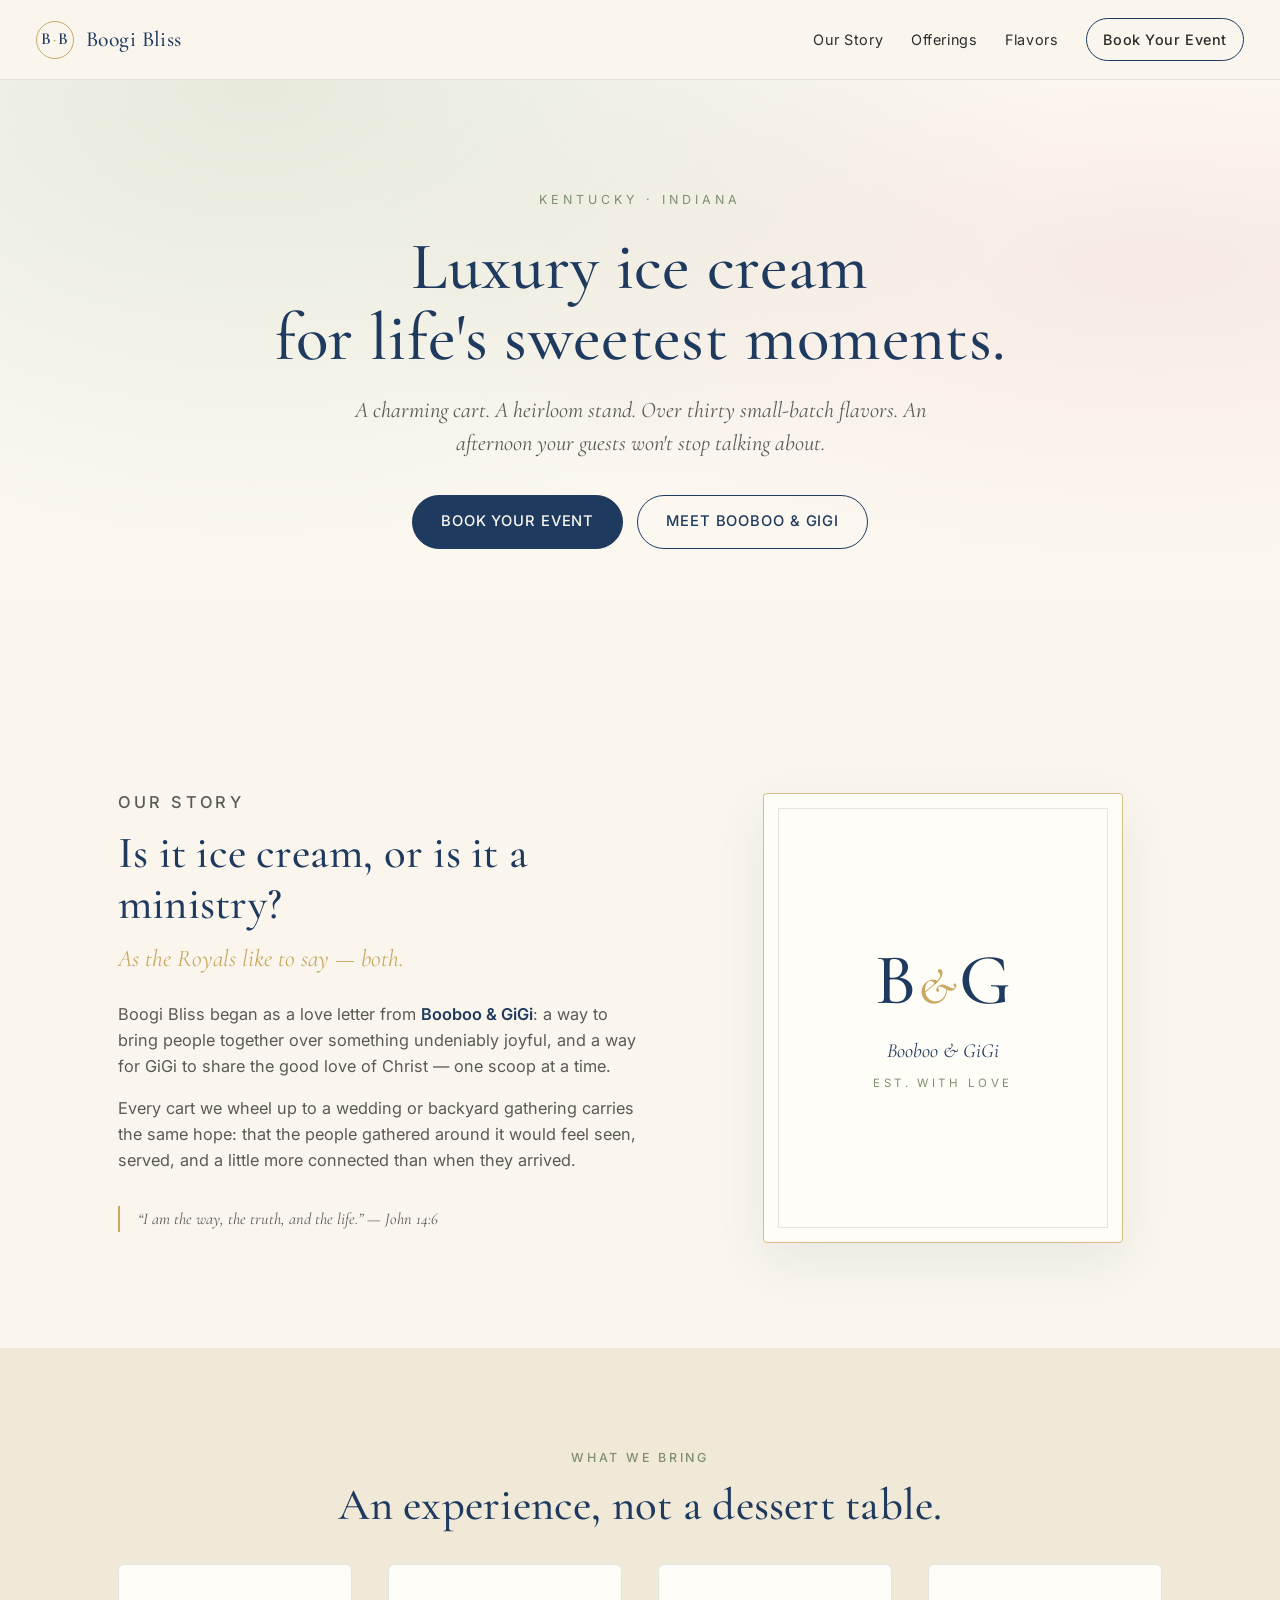
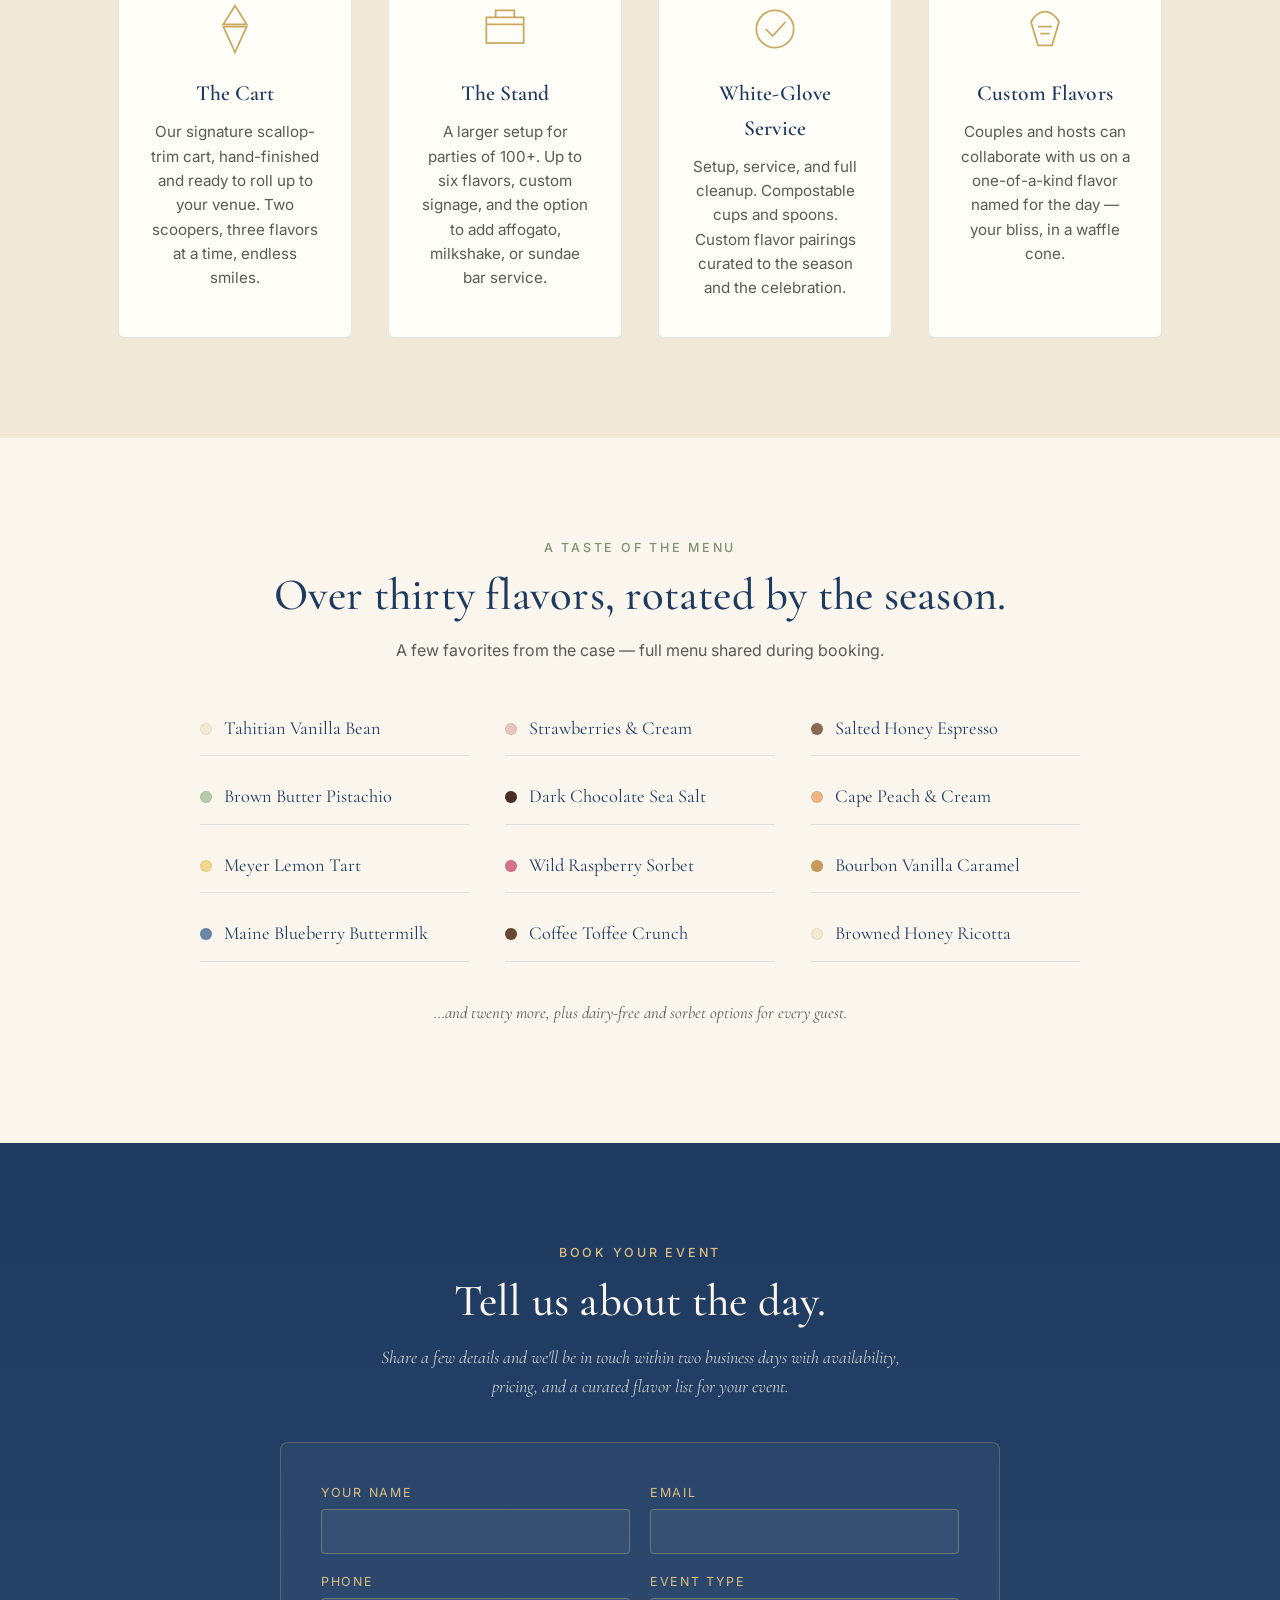
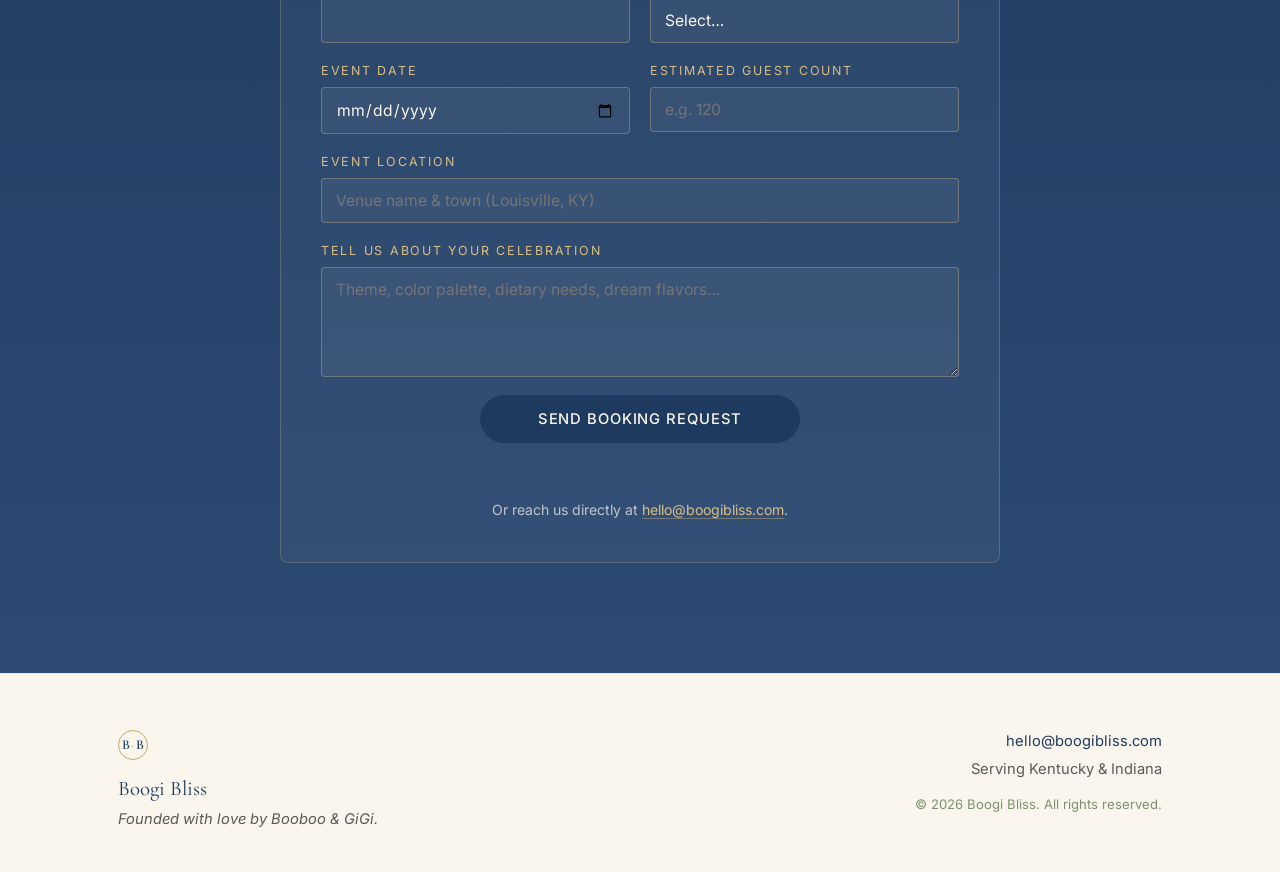
==== public/index.html @ 580e01ec "Convert from Pages to Workers Static Assets Pages wrangler.toml rejects send_email bindings, so move" ====
<!DOCTYPE html>
<html lang="en">
<head>
<meta charset="UTF-8" />
<meta name="viewport" content="width=device-width, initial-scale=1.0" />
<title>Boogi Bliss — Luxury Ice Cream for Life's Sweetest Moments</title>
<meta name="description" content="Boogi Bliss serves luxury ice cream from a charming cart and stand at weddings, birthdays, and corporate events across Kentucky and Indiana. Over 30 small-batch flavors. Founded by Booboo & GiGi." />
<link rel="preconnect" href="https://fonts.googleapis.com" />
<link rel="preconnect" href="https://fonts.gstatic.com" crossorigin />
<link href="https://fonts.googleapis.com/css2?family=Cormorant+Garamond:ital,wght@0,400;0,500;0,600;1,400&family=Inter:wght@300;400;500;600&display=swap" rel="stylesheet" />
<link rel="stylesheet" href="styles.css" />
</head>
<body>

<header class="topbar">
  <a href="#" class="brand">
    <span class="brand-mark">B<span class="amp">·</span>B</span>
    <span class="brand-word">Boogi Bliss</span>
  </a>
  <nav class="nav">
    <a href="#story">Our Story</a>
    <a href="#offerings">Offerings</a>
    <a href="#flavors">Flavors</a>
    <a href="#book" class="nav-cta">Book Your Event</a>
  </nav>
</header>

<section class="hero">
  <div class="hero-inner">
    <p class="eyebrow">Kentucky · Indiana</p>
    <h1>Luxury ice cream<br/>for life's sweetest moments.</h1>
    <p class="lede">
      A charming cart. A heirloom stand. Over thirty small-batch flavors.
      An afternoon your guests won't stop talking about.
    </p>
    <div class="hero-ctas">
      <a href="#book" class="btn btn-primary">Book Your Event</a>
      <a href="#story" class="btn btn-ghost">Meet Booboo &amp; GiGi</a>
    </div>
  </div>
  <svg class="scallop" viewBox="0 0 1200 60" preserveAspectRatio="none" aria-hidden="true">
    <path d="M0,60 C100,10 200,10 300,40 C400,70 500,10 600,30 C700,50 800,0 900,30 C1000,60 1100,20 1200,40 L1200,60 L0,60 Z" fill="currentColor"/>
  </svg>
</section>

<section id="story" class="story">
  <div class="container two-col">
    <div class="story-text">
      <p class="kicker">Our Story</p>
      <h2>Is it ice cream, or is it a ministry?</h2>
      <p class="answer">As the Royals like to say — <em>both.</em></p>
      <p>
        Boogi Bliss began as a love letter from <strong>Booboo &amp; GiGi</strong>:
        a way to bring people together over something undeniably joyful, and a way for
        GiGi to share the good love of Christ — one scoop at a time.
      </p>
      <p>
        Every cart we wheel up to a wedding or backyard gathering carries the same hope:
        that the people gathered around it would feel seen, served, and a little more
        connected than when they arrived.
      </p>
      <p class="verse">
        &ldquo;I am the way, the truth, and the life.&rdquo; — John 14:6
      </p>
    </div>
    <div class="story-card" aria-hidden="true">
      <div class="card-frame">
        <div class="card-monogram">B<span class="card-amp">&amp;</span>G</div>
        <p class="card-tagline">Booboo &amp; GiGi</p>
        <p class="card-est">est. with love</p>
      </div>
    </div>
  </div>
</section>

<section id="offerings" class="offerings">
  <div class="container">
    <p class="kicker centered">What We Bring</p>
    <h2 class="centered">An experience, not a dessert table.</h2>
    <div class="offer-grid">
      <article class="offer">
        <div class="offer-icon">
          <svg viewBox="0 0 48 48" aria-hidden="true"><path d="M24 4 L34 20 L14 20 Z M14 22 L34 22 L24 44 Z" fill="none" stroke="currentColor" stroke-width="1.5"/></svg>
        </div>
        <h3>The Cart</h3>
        <p>Our signature scallop-trim cart, hand-finished and ready to roll up to your venue. Two scoopers, three flavors at a time, endless smiles.</p>
      </article>
      <article class="offer">
        <div class="offer-icon">
          <svg viewBox="0 0 48 48" aria-hidden="true"><rect x="8" y="14" width="32" height="22" fill="none" stroke="currentColor" stroke-width="1.5"/><path d="M8 20 L40 20 M16 14 L16 8 L32 8 L32 14" fill="none" stroke="currentColor" stroke-width="1.5"/></svg>
        </div>
        <h3>The Stand</h3>
        <p>A larger setup for parties of 100+. Up to six flavors, custom signage, and the option to add affogato, milkshake, or sundae bar service.</p>
      </article>
      <article class="offer">
        <div class="offer-icon">
          <svg viewBox="0 0 48 48" aria-hidden="true"><circle cx="24" cy="24" r="16" fill="none" stroke="currentColor" stroke-width="1.5"/><path d="M16 24 L22 30 L33 18" fill="none" stroke="currentColor" stroke-width="1.5"/></svg>
        </div>
        <h3>White-Glove Service</h3>
        <p>Setup, service, and full cleanup. Compostable cups and spoons. Custom flavor pairings curated to the season and the celebration.</p>
      </article>
      <article class="offer">
        <div class="offer-icon">
          <svg viewBox="0 0 48 48" aria-hidden="true"><path d="M12 18 C18 6, 30 6, 36 18 L30 38 L18 38 Z" fill="none" stroke="currentColor" stroke-width="1.5"/><path d="M18 22 L30 22 M20 28 L28 28" stroke="currentColor" stroke-width="1.5"/></svg>
        </div>
        <h3>Custom Flavors</h3>
        <p>Couples and hosts can collaborate with us on a one-of-a-kind flavor named for the day — your bliss, in a waffle cone.</p>
      </article>
    </div>
  </div>
</section>

<section id="flavors" class="flavors">
  <div class="container">
    <p class="kicker centered">A Taste of the Menu</p>
    <h2 class="centered">Over thirty flavors, rotated by the season.</h2>
    <p class="centered subhead">A few favorites from the case — full menu shared during booking.</p>
    <ul class="flavor-grid">
      <li><span class="dot dot-cream"></span>Tahitian Vanilla Bean</li>
      <li><span class="dot dot-rose"></span>Strawberries &amp; Cream</li>
      <li><span class="dot dot-mocha"></span>Salted Honey Espresso</li>
      <li><span class="dot dot-mint"></span>Brown Butter Pistachio</li>
      <li><span class="dot dot-choc"></span>Dark Chocolate Sea Salt</li>
      <li><span class="dot dot-peach"></span>Cape Peach &amp; Cream</li>
      <li><span class="dot dot-lemon"></span>Meyer Lemon Tart</li>
      <li><span class="dot dot-blush"></span>Wild Raspberry Sorbet</li>
      <li><span class="dot dot-caramel"></span>Bourbon Vanilla Caramel</li>
      <li><span class="dot dot-blue"></span>Maine Blueberry Buttermilk</li>
      <li><span class="dot dot-coffee"></span>Coffee Toffee Crunch</li>
      <li><span class="dot dot-cream"></span>Browned Honey Ricotta</li>
    </ul>
    <p class="flavor-note">…and twenty more, plus dairy-free and sorbet options for every guest.</p>
  </div>
</section>

<section id="book" class="booking">
  <div class="container">
    <p class="kicker centered light">Book Your Event</p>
    <h2 class="centered light">Tell us about the day.</h2>
    <p class="centered booking-lede">
      Share a few details and we'll be in touch within two business days
      with availability, pricing, and a curated flavor list for your event.
    </p>

    <form id="booking-form" class="booking-form" novalidate>
      <div class="row">
        <label>
          <span>Your name</span>
          <input type="text" name="name" required autocomplete="name" />
        </label>
        <label>
          <span>Email</span>
          <input type="email" name="email" required autocomplete="email" />
        </label>
      </div>

      <div class="row">
        <label>
          <span>Phone</span>
          <input type="tel" name="phone" autocomplete="tel" />
        </label>
        <label>
          <span>Event type</span>
          <select name="event_type" required>
            <option value="">Select…</option>
            <option>Wedding</option>
            <option>Birthday</option>
            <option>Corporate Event</option>
            <option>Anniversary / Shower</option>
            <option>Church / Community</option>
            <option>Other</option>
          </select>
        </label>
      </div>

      <div class="row">
        <label>
          <span>Event date</span>
          <input type="date" name="event_date" required />
        </label>
        <label>
          <span>Estimated guest count</span>
          <input type="number" name="guest_count" min="1" max="10000" placeholder="e.g. 120" />
        </label>
      </div>

      <label class="full">
        <span>Event location</span>
        <input type="text" name="location" placeholder="Venue name &amp; town (Louisville, KY)" />
      </label>

      <label class="full">
        <span>Tell us about your celebration</span>
        <textarea name="notes" rows="4" placeholder="Theme, color palette, dietary needs, dream flavors…"></textarea>
      </label>

      <label class="hp" aria-hidden="true">
        <span>Company</span>
        <input type="text" name="_hp_company" tabindex="-1" autocomplete="off" />
      </label>

      <button type="submit" class="btn btn-primary btn-wide" id="booking-submit">Send Booking Request</button>
      <div id="booking-status" class="form-status" role="status" aria-live="polite"></div>
      <p class="form-fineprint">
        Or reach us directly at <a href="mailto:hello@boogibliss.com">hello@boogibliss.com</a>.
      </p>
    </form>
  </div>
</section>

<footer class="site-footer">
  <div class="container footer-inner">
    <div class="footer-brand">
      <span class="brand-mark small">B<span class="amp">·</span>B</span>
      <p class="footer-name">Boogi Bliss</p>
      <p class="footer-sub">Founded with love by Booboo &amp; GiGi.</p>
    </div>
    <div class="footer-meta">
      <p><a href="mailto:hello@boogibliss.com">hello@boogibliss.com</a></p>
      <p>Serving Kentucky &amp; Indiana</p>
      <p class="copy">&copy; <span id="year"></span> Boogi Bliss. All rights reserved.</p>
    </div>
  </div>
</footer>

<script>
  document.getElementById('year').textContent = new Date().getFullYear();

  (function () {
    var form = document.getElementById('booking-form');
    if (!form) return;
    var submit = document.getElementById('booking-submit');
    var status = document.getElementById('booking-status');

    function setStatus(msg, kind) {
      status.textContent = msg || '';
      status.className = 'form-status' + (kind ? ' is-' + kind : '');
    }

    form.addEventListener('submit', function (e) {
      e.preventDefault();
      setStatus('', '');

      var data = {};
      new FormData(form).forEach(function (v, k) { data[k] = v; });

      if (!data.name || !data.email || !data.event_type || !data.event_date) {
        setStatus('Please fill in name, email, event type, and event date.', 'error');
        return;
      }

      submit.disabled = true;
      var originalLabel = submit.textContent;
      submit.textContent = 'Sending…';
      setStatus('Sending your request…', '');

      fetch('/api/book', {
        method: 'POST',
        headers: { 'Content-Type': 'application/json', 'Accept': 'application/json' },
        body: JSON.stringify(data),
      })
        .then(function (res) {
          return res.json().then(function (body) { return { ok: res.ok, body: body }; });
        })
        .then(function (r) {
          if (r.ok && r.body && r.body.ok) {
            form.reset();
            setStatus("Thank you — we'll be in touch within two business days.", 'success');
          } else {
            setStatus((r.body && r.body.error) || 'Something went wrong. Please email hello@boogibliss.com.', 'error');
          }
        })
        .catch(function () {
          setStatus('Network error. Please email hello@boogibliss.com.', 'error');
        })
        .finally(function () {
          submit.disabled = false;
          submit.textContent = originalLabel;
        });
    });
  })();
</script>
</body>
</html>
---- public/styles.css ----
/* Boogi Bliss — Cape Cod wedding luxury */

:root {
  --cream: #FAF6EE;
  --ivory: #FFFDF7;
  --sand: #F1E9D7;
  --sage: #B8C5A6;
  --sage-deep: #7E9070;
  --navy: #1F3A5F;
  --navy-soft: #2D4A73;
  --gold: #C9A961;
  --gold-soft: #D9BE83;
  --blush: #E8C5BD;
  --ink: #2C2C2C;
  --ink-soft: #5A5A55;
  --hairline: rgba(31, 58, 95, 0.12);

  --serif: 'Cormorant Garamond', Georgia, 'Times New Roman', serif;
  --sans:  'Inter', -apple-system, BlinkMacSystemFont, 'Segoe UI', sans-serif;
}

* { box-sizing: border-box; }

html { scroll-behavior: smooth; }

body {
  margin: 0;
  font-family: var(--sans);
  font-weight: 400;
  color: var(--ink);
  background: var(--cream);
  line-height: 1.6;
  -webkit-font-smoothing: antialiased;
}

.container {
  max-width: 1100px;
  margin: 0 auto;
  padding: 0 28px;
}

h1, h2, h3 {
  font-family: var(--serif);
  font-weight: 500;
  color: var(--navy);
  letter-spacing: 0.005em;
}

h1 {
  font-size: clamp(2.4rem, 5.5vw, 4.2rem);
  line-height: 1.05;
  margin: 0 0 1.2rem;
  font-weight: 500;
}

h2 {
  font-size: clamp(1.9rem, 3.6vw, 2.8rem);
  line-height: 1.15;
  margin: 0 0 1rem;
}

h3 {
  font-size: 1.35rem;
  margin: 0 0 0.6rem;
  font-weight: 600;
}

p { margin: 0 0 1rem; }

a { color: var(--navy); text-decoration: none; }
a:hover { color: var(--gold); }

.kicker {
  font-family: var(--sans);
  font-size: 0.78rem;
  letter-spacing: 0.22em;
  text-transform: uppercase;
  color: var(--sage-deep);
  font-weight: 500;
  margin: 0 0 0.8rem;
}
.kicker.centered { text-align: center; }
.kicker.light { color: var(--gold-soft); }

.centered { text-align: center; }
.subhead {
  color: var(--ink-soft);
  max-width: 560px;
  margin: 0.4rem auto 2.4rem;
}

/* ─── Top bar ─────────────────────────────── */
.topbar {
  position: sticky;
  top: 0;
  z-index: 50;
  display: flex;
  align-items: center;
  justify-content: space-between;
  padding: 18px 36px;
  background: rgba(250, 246, 238, 0.92);
  backdrop-filter: saturate(140%) blur(8px);
  border-bottom: 1px solid var(--hairline);
}

.brand {
  display: inline-flex;
  align-items: center;
  gap: 12px;
}
.brand-mark {
  display: inline-flex;
  align-items: center;
  justify-content: center;
  width: 38px;
  height: 38px;
  border: 1.5px solid var(--gold);
  border-radius: 50%;
  font-family: var(--serif);
  font-size: 1.05rem;
  font-weight: 600;
  color: var(--navy);
  letter-spacing: 0.04em;
}
.brand-mark.small { width: 30px; height: 30px; font-size: 0.85rem; }
.brand-mark .amp { color: var(--gold); margin: 0 1px; }
.brand-word {
  font-family: var(--serif);
  font-size: 1.35rem;
  color: var(--navy);
  font-weight: 500;
  letter-spacing: 0.02em;
}

.nav {
  display: flex;
  align-items: center;
  gap: 28px;
}
.nav a {
  font-size: 0.9rem;
  letter-spacing: 0.04em;
  color: var(--ink);
}
.nav a:hover { color: var(--gold); }
.nav-cta {
  border: 1px solid var(--navy);
  padding: 9px 16px;
  border-radius: 999px;
  font-weight: 500;
}
.nav-cta:hover {
  background: var(--navy);
  color: var(--cream) !important;
}

@media (max-width: 720px) {
  .topbar { padding: 14px 18px; }
  .nav { gap: 14px; }
  .nav a:not(.nav-cta) { display: none; }
}

/* ─── Hero ─────────────────────────────────── */
.hero {
  position: relative;
  padding: 110px 28px 140px;
  background:
    radial-gradient(ellipse at 20% 0%, rgba(184, 197, 166, 0.35), transparent 55%),
    radial-gradient(ellipse at 90% 30%, rgba(232, 197, 189, 0.30), transparent 50%),
    linear-gradient(180deg, var(--ivory) 0%, var(--cream) 100%);
  color: var(--navy);
  text-align: center;
  overflow: hidden;
}

.hero-inner {
  max-width: 880px;
  margin: 0 auto;
}

.eyebrow {
  font-family: var(--sans);
  font-size: 0.78rem;
  letter-spacing: 0.32em;
  text-transform: uppercase;
  color: var(--sage-deep);
  margin: 0 0 1.4rem;
}

.lede {
  font-family: var(--serif);
  font-size: clamp(1.15rem, 1.8vw, 1.4rem);
  font-style: italic;
  color: var(--ink-soft);
  max-width: 640px;
  margin: 0 auto 2.2rem;
  line-height: 1.5;
}

.hero-ctas {
  display: flex;
  gap: 14px;
  justify-content: center;
  flex-wrap: wrap;
}

.btn {
  display: inline-block;
  padding: 14px 28px;
  border-radius: 999px;
  font-size: 0.92rem;
  font-weight: 500;
  letter-spacing: 0.06em;
  text-transform: uppercase;
  transition: all 0.2s ease;
  cursor: pointer;
  border: 1.5px solid transparent;
  font-family: var(--sans);
}
.btn-primary {
  background: var(--navy);
  color: var(--cream);
  border-color: var(--navy);
}
.btn-primary:hover {
  background: var(--gold);
  border-color: var(--gold);
  color: var(--navy) !important;
}
.btn-ghost {
  background: transparent;
  color: var(--navy);
  border-color: var(--navy);
}
.btn-ghost:hover {
  background: var(--navy);
  color: var(--cream) !important;
}
.btn-wide {
  width: 100%;
  max-width: 320px;
  margin: 8px auto 0;
  display: block;
}

.scallop {
  position: absolute;
  bottom: -1px;
  left: 0;
  width: 100%;
  height: 60px;
  color: var(--cream);
  display: block;
}

/* ─── Story ────────────────────────────────── */
.story {
  padding: 100px 28px;
  background: var(--cream);
}
.two-col {
  display: grid;
  grid-template-columns: 1.2fr 1fr;
  gap: 80px;
  align-items: center;
}
@media (max-width: 820px) {
  .two-col { grid-template-columns: 1fr; gap: 50px; }
}

.story-text .answer {
  font-family: var(--serif);
  font-size: 1.5rem;
  color: var(--gold);
  margin: -0.4rem 0 1.4rem;
  font-style: italic;
}
.story-text p { color: var(--ink-soft); font-size: 1.02rem; }
.story-text strong { color: var(--navy); font-weight: 600; }
.verse {
  margin-top: 2rem;
  padding-left: 18px;
  border-left: 2px solid var(--gold);
  font-family: var(--serif);
  font-style: italic;
  color: var(--navy);
}

.story-card {
  display: flex;
  justify-content: center;
}
.card-frame {
  width: 100%;
  max-width: 360px;
  aspect-ratio: 4 / 5;
  background: var(--ivory);
  border: 1px solid var(--gold-soft);
  border-radius: 4px;
  padding: 36px;
  display: flex;
  flex-direction: column;
  justify-content: center;
  align-items: center;
  text-align: center;
  position: relative;
  box-shadow: 0 18px 50px rgba(31, 58, 95, 0.08);
}
.card-frame::before {
  content: '';
  position: absolute;
  inset: 14px;
  border: 1px solid var(--hairline);
  pointer-events: none;
}
.card-monogram {
  font-family: var(--serif);
  font-size: 4.5rem;
  font-weight: 500;
  color: var(--navy);
  line-height: 1;
}
.card-monogram .card-amp {
  color: var(--gold);
  font-style: italic;
  font-size: 0.7em;
  margin: 0 0.05em;
}
.card-tagline {
  font-family: var(--serif);
  font-style: italic;
  font-size: 1.25rem;
  color: var(--navy);
  margin: 1.2rem 0 0.4rem;
}
.card-est {
  font-size: 0.72rem;
  letter-spacing: 0.3em;
  text-transform: uppercase;
  color: var(--sage-deep);
  margin: 0;
}

/* ─── Offerings ───────────────────────────── */
.offerings {
  padding: 100px 28px;
  background: var(--sand);
}
.offer-grid {
  display: grid;
  grid-template-columns: repeat(auto-fit, minmax(220px, 1fr));
  gap: 36px;
  margin-top: 2rem;
}
.offer {
  background: var(--ivory);
  padding: 36px 28px;
  border-radius: 6px;
  border: 1px solid var(--hairline);
  text-align: center;
  transition: transform 0.25s ease, box-shadow 0.25s ease;
}
.offer:hover {
  transform: translateY(-4px);
  box-shadow: 0 16px 40px rgba(31, 58, 95, 0.10);
}
.offer-icon {
  width: 56px;
  height: 56px;
  margin: 0 auto 1.2rem;
  color: var(--gold);
}
.offer-icon svg { width: 100%; height: 100%; }
.offer p { color: var(--ink-soft); font-size: 0.95rem; margin: 0; }

/* ─── Flavors ──────────────────────────────── */
.flavors {
  padding: 100px 28px;
  background: var(--cream);
}
.flavor-grid {
  list-style: none;
  margin: 0 auto;
  padding: 0;
  max-width: 880px;
  display: grid;
  grid-template-columns: repeat(auto-fit, minmax(220px, 1fr));
  gap: 14px 36px;
}
.flavor-grid li {
  display: flex;
  align-items: center;
  gap: 12px;
  padding: 12px 0;
  border-bottom: 1px solid var(--hairline);
  font-family: var(--serif);
  font-size: 1.15rem;
  color: var(--navy);
}
.dot {
  width: 12px;
  height: 12px;
  border-radius: 50%;
  flex-shrink: 0;
  border: 1px solid rgba(0,0,0,0.06);
}
.dot-cream   { background: #F4E8D0; }
.dot-rose    { background: #E8C5BD; }
.dot-mocha   { background: #8C6A52; }
.dot-mint    { background: #B6CBA9; }
.dot-choc    { background: #4B2E25; }
.dot-peach   { background: #F1B584; }
.dot-lemon   { background: #F2D88A; }
.dot-blush   { background: #D7708A; }
.dot-caramel { background: #C99A5B; }
.dot-blue    { background: #6B86A6; }
.dot-coffee  { background: #6B4732; }

.flavor-note {
  text-align: center;
  margin-top: 2.4rem;
  font-family: var(--serif);
  font-style: italic;
  color: var(--ink-soft);
  font-size: 1.05rem;
}

/* ─── Booking ──────────────────────────────── */
.booking {
  padding: 100px 28px 110px;
  background:
    linear-gradient(180deg, var(--navy) 0%, var(--navy-soft) 100%);
  color: var(--cream);
}
.booking h2 { color: var(--cream); }
.booking .booking-lede {
  text-align: center;
  color: rgba(250, 246, 238, 0.78);
  max-width: 560px;
  margin: 0 auto 2.6rem;
  font-family: var(--serif);
  font-style: italic;
  font-size: 1.12rem;
}

.booking-form {
  max-width: 720px;
  margin: 0 auto;
  background: rgba(255, 253, 247, 0.04);
  padding: 40px;
  border-radius: 8px;
  border: 1px solid rgba(217, 190, 131, 0.25);
}
.booking-form .row {
  display: grid;
  grid-template-columns: 1fr 1fr;
  gap: 20px;
  margin-bottom: 18px;
}
@media (max-width: 620px) {
  .booking-form { padding: 28px; }
  .booking-form .row { grid-template-columns: 1fr; gap: 18px; }
}
.booking-form label {
  display: flex;
  flex-direction: column;
  gap: 6px;
  font-size: 0.78rem;
  letter-spacing: 0.14em;
  text-transform: uppercase;
  color: var(--gold-soft);
}
.booking-form label.full { margin-bottom: 18px; }
.booking-form input,
.booking-form select,
.booking-form textarea {
  font-family: var(--sans);
  font-size: 0.98rem;
  padding: 12px 14px;
  border: 1px solid rgba(217, 190, 131, 0.35);
  background: rgba(250, 246, 238, 0.05);
  color: var(--cream);
  border-radius: 4px;
  transition: border-color 0.2s ease, background 0.2s ease;
  text-transform: none;
  letter-spacing: normal;
}
.booking-form input:focus,
.booking-form select:focus,
.booking-form textarea:focus {
  outline: none;
  border-color: var(--gold);
  background: rgba(250, 246, 238, 0.10);
}
.booking-form select { appearance: none; cursor: pointer; }
.booking-form select option { color: var(--ink); background: var(--cream); }
.booking-form textarea { resize: vertical; min-height: 110px; }

.form-fineprint {
  text-align: center;
  margin: 1.4rem 0 0;
  color: rgba(250, 246, 238, 0.7);
  font-size: 0.88rem;
}
.form-fineprint a { color: var(--gold-soft); border-bottom: 1px solid rgba(217, 190, 131, 0.4); }
.form-fineprint a:hover { color: var(--gold); }

/* Honeypot — visible to bots, hidden from people + assistive tech */
.booking-form label.hp {
  position: absolute;
  left: -10000px;
  width: 1px;
  height: 1px;
  overflow: hidden;
}

/* Submit button state */
.booking-form button[disabled] {
  opacity: 0.55;
  cursor: not-allowed;
}

/* Inline status under the submit button */
.form-status {
  text-align: center;
  margin: 1rem 0 0;
  min-height: 1.2em;
  font-size: 0.92rem;
  color: rgba(250, 246, 238, 0.85);
}
.form-status.is-success {
  color: var(--gold);
  font-family: var(--serif);
  font-style: italic;
  font-size: 1.05rem;
}
.form-status.is-error {
  color: #f5b8a8;
}

/* ─── Footer ───────────────────────────────── */
.site-footer {
  background: var(--cream);
  padding: 56px 28px 40px;
  border-top: 1px solid var(--hairline);
}
.footer-inner {
  display: flex;
  flex-wrap: wrap;
  justify-content: space-between;
  align-items: flex-start;
  gap: 32px;
}
.footer-brand .brand-mark { margin-bottom: 12px; }
.footer-name {
  font-family: var(--serif);
  font-size: 1.3rem;
  color: var(--navy);
  margin: 0 0 0.2rem;
}
.footer-sub {
  font-style: italic;
  color: var(--ink-soft);
  margin: 0;
  font-size: 0.92rem;
}
.footer-meta {
  text-align: right;
  font-size: 0.92rem;
  color: var(--ink-soft);
}
.footer-meta p { margin: 0 0 0.3rem; }
.footer-meta .copy { margin-top: 0.8rem; font-size: 0.82rem; color: var(--sage-deep); }
@media (max-width: 620px) {
  .footer-meta { text-align: left; }
}
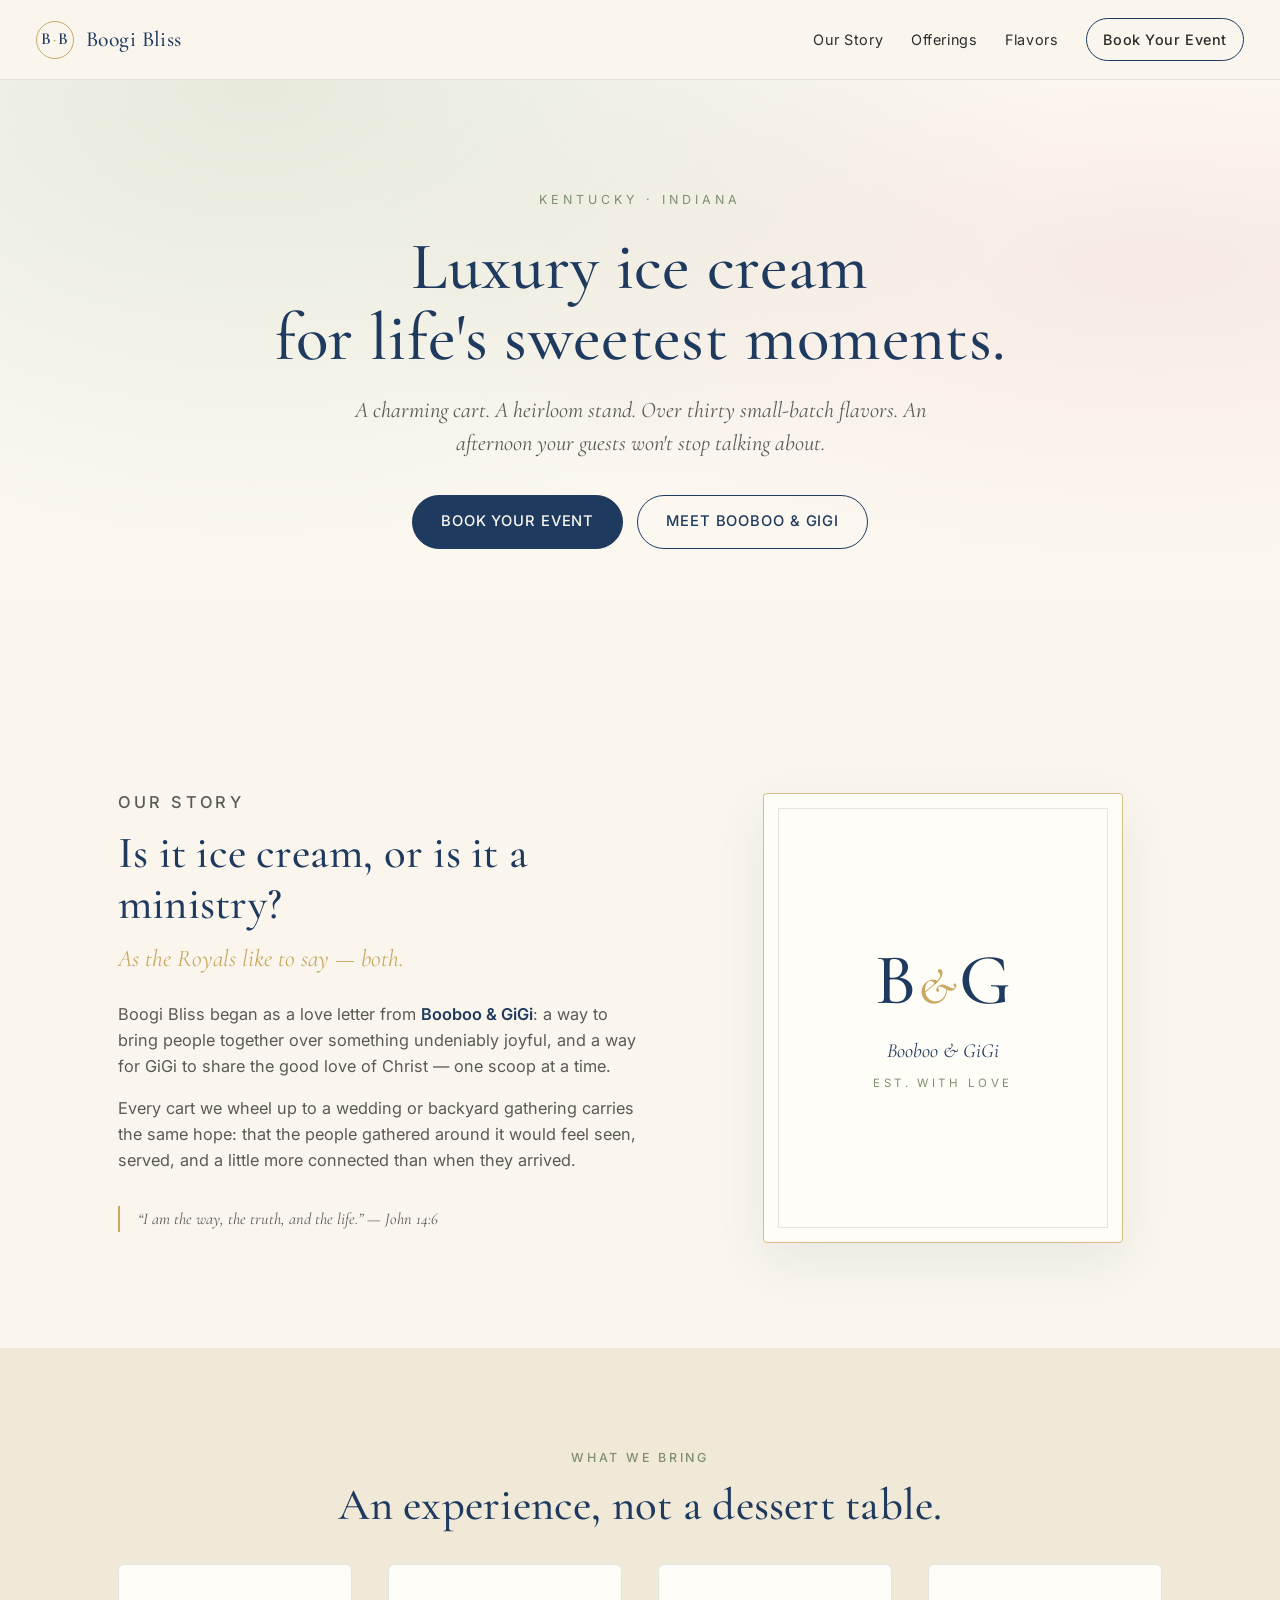
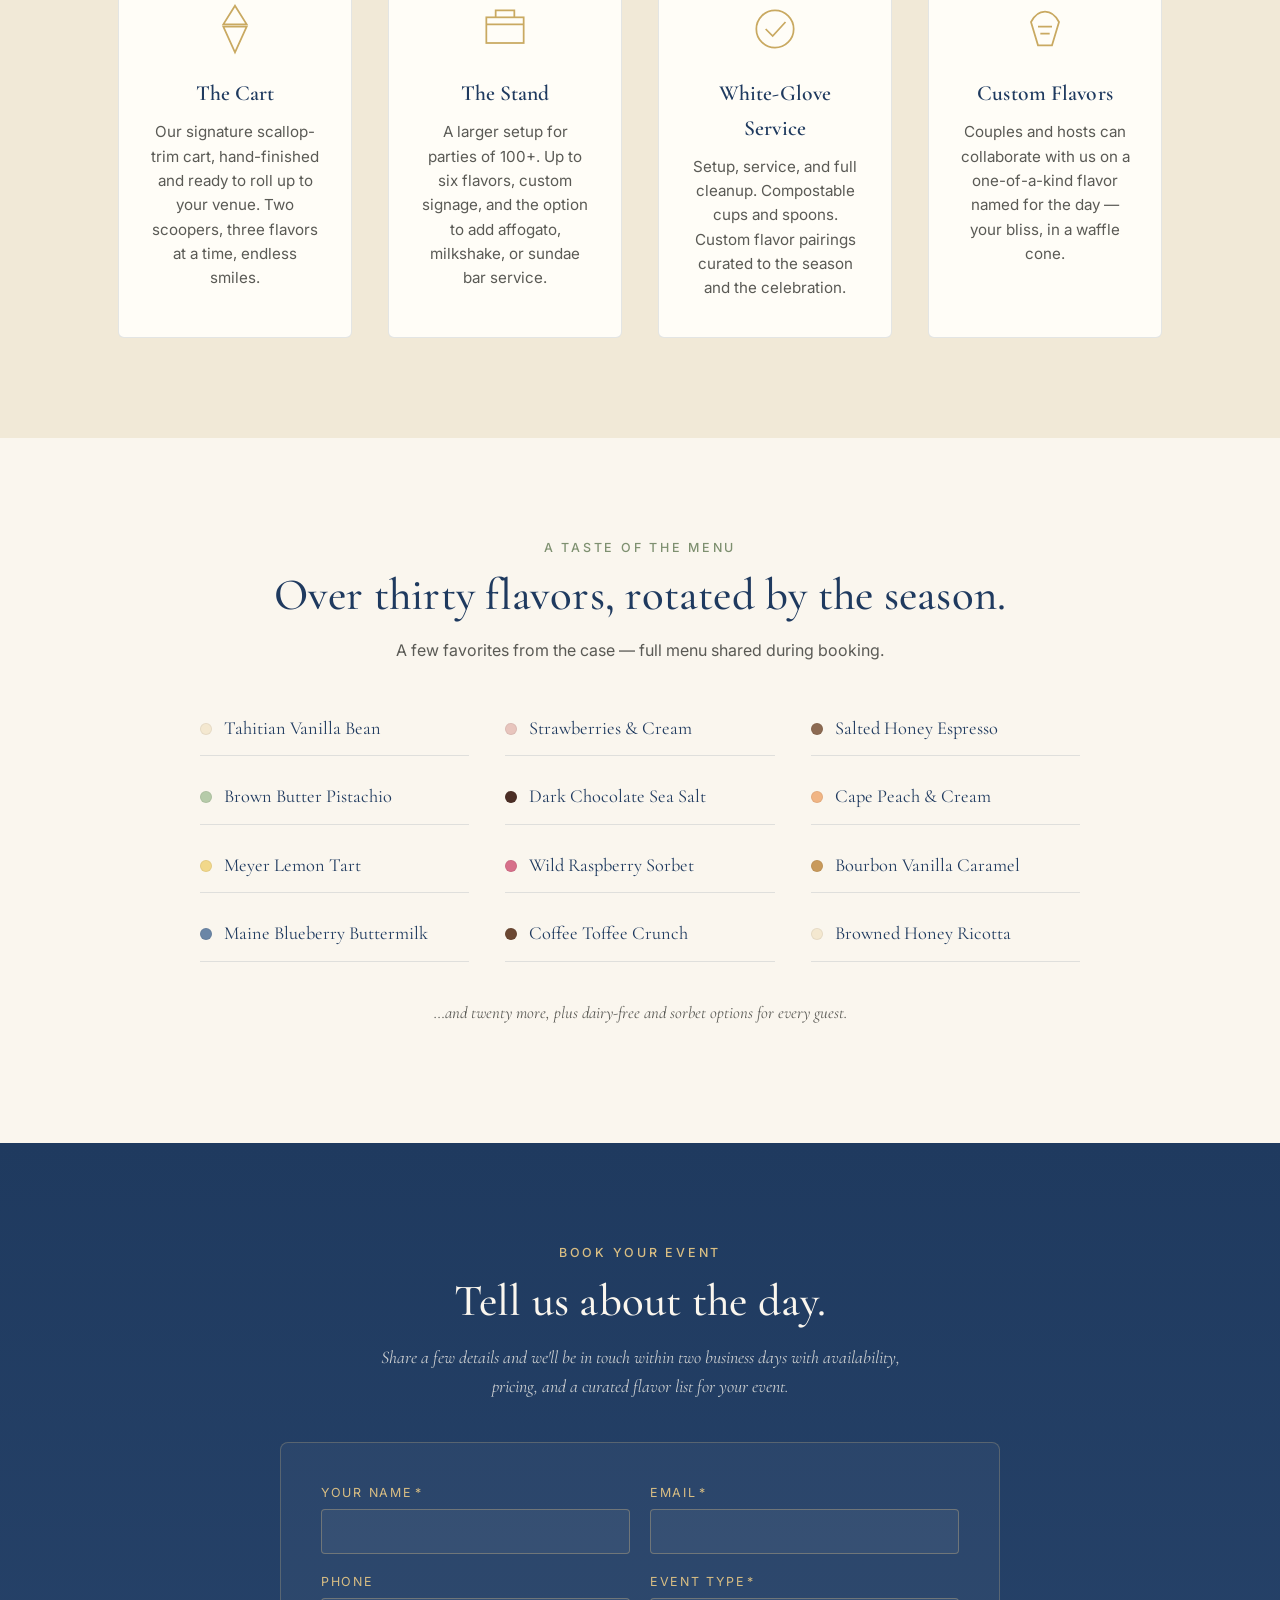
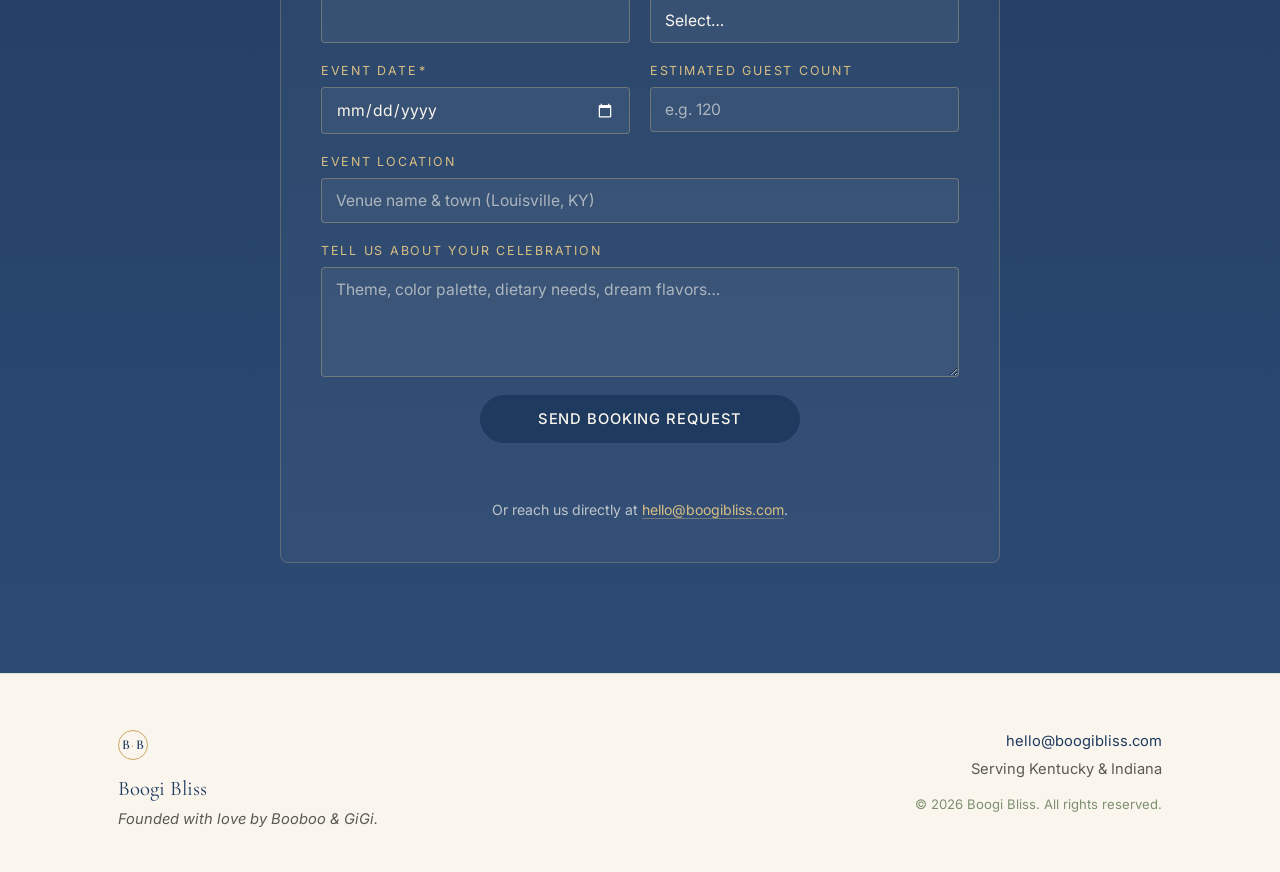
==== commit 69f1ac11: "Polish pass: social/SEO meta, SPA 404, spam Origin-hardening, a11y nits Top-3 + cheap fixes from the" ====
--- a/public/index.html
+++ b/public/index.html
@@ -5,6 +5,24 @@
 <meta name="viewport" content="width=device-width, initial-scale=1.0" />
 <title>Boogi Bliss — Luxury Ice Cream for Life's Sweetest Moments</title>
 <meta name="description" content="Boogi Bliss serves luxury ice cream from a charming cart and stand at weddings, birthdays, and corporate events across Kentucky and Indiana. Over 30 small-batch flavors. Founded by Booboo & GiGi." />
+<link rel="canonical" href="https://boogibliss.com/" />
+<link rel="icon" type="image/svg+xml" href="/favicon.svg" />
+<meta property="og:type" content="website" />
+<meta property="og:site_name" content="Boogi Bliss" />
+<meta property="og:title" content="Boogi Bliss — Luxury Ice Cream for Life's Sweetest Moments" />
+<meta property="og:description" content="Boogi Bliss serves luxury ice cream from a charming cart and stand at weddings, birthdays, and corporate events across Kentucky and Indiana. Over 30 small-batch flavors. Founded by Booboo & GiGi." />
+<meta property="og:url" content="https://boogibliss.com/" />
+<meta property="og:locale" content="en_US" />
+<meta property="og:image" content="https://boogibliss.com/og-image.png" />
+<meta property="og:image:width" content="1200" />
+<meta property="og:image:height" content="630" />
+<meta name="twitter:card" content="summary_large_image" />
+<meta name="twitter:title" content="Boogi Bliss — Luxury Ice Cream for Life's Sweetest Moments" />
+<meta name="twitter:description" content="Boogi Bliss serves luxury ice cream from a charming cart and stand at weddings, birthdays, and corporate events across Kentucky and Indiana. Over 30 small-batch flavors. Founded by Booboo & GiGi." />
+<meta name="twitter:image" content="https://boogibliss.com/og-image.png" />
+<script type="application/ld+json">
+{"@context":"https://schema.org","@type":"Caterer","name":"Boogi Bliss","description":"Boogi Bliss serves luxury ice cream from a charming cart and stand at weddings, birthdays, and corporate events across Kentucky and Indiana. Over 30 small-batch flavors. Founded by Booboo & GiGi.","url":"https://boogibliss.com/","email":"hello@boogibliss.com","servesCuisine":"Ice Cream","areaServed":[{"@type":"State","name":"Kentucky"},{"@type":"State","name":"Indiana"}]}
+</script>
 <link rel="preconnect" href="https://fonts.googleapis.com" />
 <link rel="preconnect" href="https://fonts.gstatic.com" crossorigin />
 <link href="https://fonts.googleapis.com/css2?family=Cormorant+Garamond:ital,wght@0,400;0,500;0,600;1,400&family=Inter:wght@300;400;500;600&display=swap" rel="stylesheet" />
@@ -13,7 +31,7 @@
 <body>
 
 <header class="topbar">
-  <a href="#" class="brand">
+  <a href="/" class="brand">
     <span class="brand-mark">B<span class="amp">·</span>B</span>
     <span class="brand-word">Boogi Bliss</span>
   </a>
@@ -145,11 +163,11 @@
     <form id="booking-form" class="booking-form" novalidate>
       <div class="row">
         <label>
-          <span>Your name</span>
+          <span>Your name<span class="req" aria-hidden="true">*</span></span>
           <input type="text" name="name" required autocomplete="name" />
         </label>
         <label>
-          <span>Email</span>
+          <span>Email<span class="req" aria-hidden="true">*</span></span>
           <input type="email" name="email" required autocomplete="email" />
         </label>
       </div>
@@ -160,7 +178,7 @@
           <input type="tel" name="phone" autocomplete="tel" />
         </label>
         <label>
-          <span>Event type</span>
+          <span>Event type<span class="req" aria-hidden="true">*</span></span>
           <select name="event_type" required>
             <option value="">Select…</option>
             <option>Wedding</option>
@@ -175,7 +193,7 @@
 
       <div class="row">
         <label>
-          <span>Event date</span>
+          <span>Event date<span class="req" aria-hidden="true">*</span></span>
           <input type="date" name="event_date" required />
         </label>
         <label>
@@ -198,6 +216,13 @@
         <span>Company</span>
         <input type="text" name="_hp_company" tabindex="-1" autocomplete="off" />
       </label>
+
+      <noscript>
+        <p class="form-fineprint">
+          This form needs JavaScript to send. If it doesn't work, please email us directly at
+          <a href="mailto:hello@boogibliss.com">hello@boogibliss.com</a> with your event details.
+        </p>
+      </noscript>
 
       <button type="submit" class="btn btn-primary btn-wide" id="booking-submit">Send Booking Request</button>
       <div id="booking-status" class="form-status" role="status" aria-live="polite"></div>
@@ -246,6 +271,11 @@
 
       if (!data.name || !data.email || !data.event_type || !data.event_date) {
         setStatus('Please fill in name, email, event type, and event date.', 'error');
+        var requiredNames = ['name', 'email', 'event_type', 'event_date'];
+        for (var i = 0; i < requiredNames.length; i++) {
+          var field = form.elements[requiredNames[i]];
+          if (field && !field.value) { field.focus(); break; }
+        }
         return;
       }
 
--- a/public/styles.css
+++ b/public/styles.css
@@ -574,3 +574,39 @@
 @media (max-width: 620px) {
   .footer-meta { text-align: left; }
 }
+
+/* ─── Accessibility & form-legibility additions ─────────────── */
+
+/* 1. Required-field markers (<span class="req">*</span>) */
+.req {
+  color: #b3452f;
+  margin-left: 2px;
+}
+/* On the dark booking form, labels are light — use a warm gold so the asterisk stays visible */
+.booking-form .req {
+  color: var(--gold-soft);
+}
+
+/* 2. Respect reduced-motion: neutralize scroll + decorative motion only.
+   Input focus color/background transitions are intentionally left intact. */
+@media (prefers-reduced-motion: reduce) {
+  html { scroll-behavior: auto; }
+  .offer { transition: none; }
+  .offer:hover { transform: none; }
+  .btn { transition: none; }
+  .btn:hover { transform: none; }
+}
+
+/* 3. Dark booking-form input legibility.
+   Form background is the deep navy section; inputs sit on rgba(250,246,238,0.05).
+   color-scheme: dark makes native date-picker chrome + calendar icon legible. */
+.booking-form input,
+.booking-form select,
+.booking-form textarea,
+.booking-form input[type="date"] {
+  color-scheme: dark;
+}
+.booking-form ::placeholder {
+  color: rgba(250, 246, 238, 0.6);
+  opacity: 1;
+}
